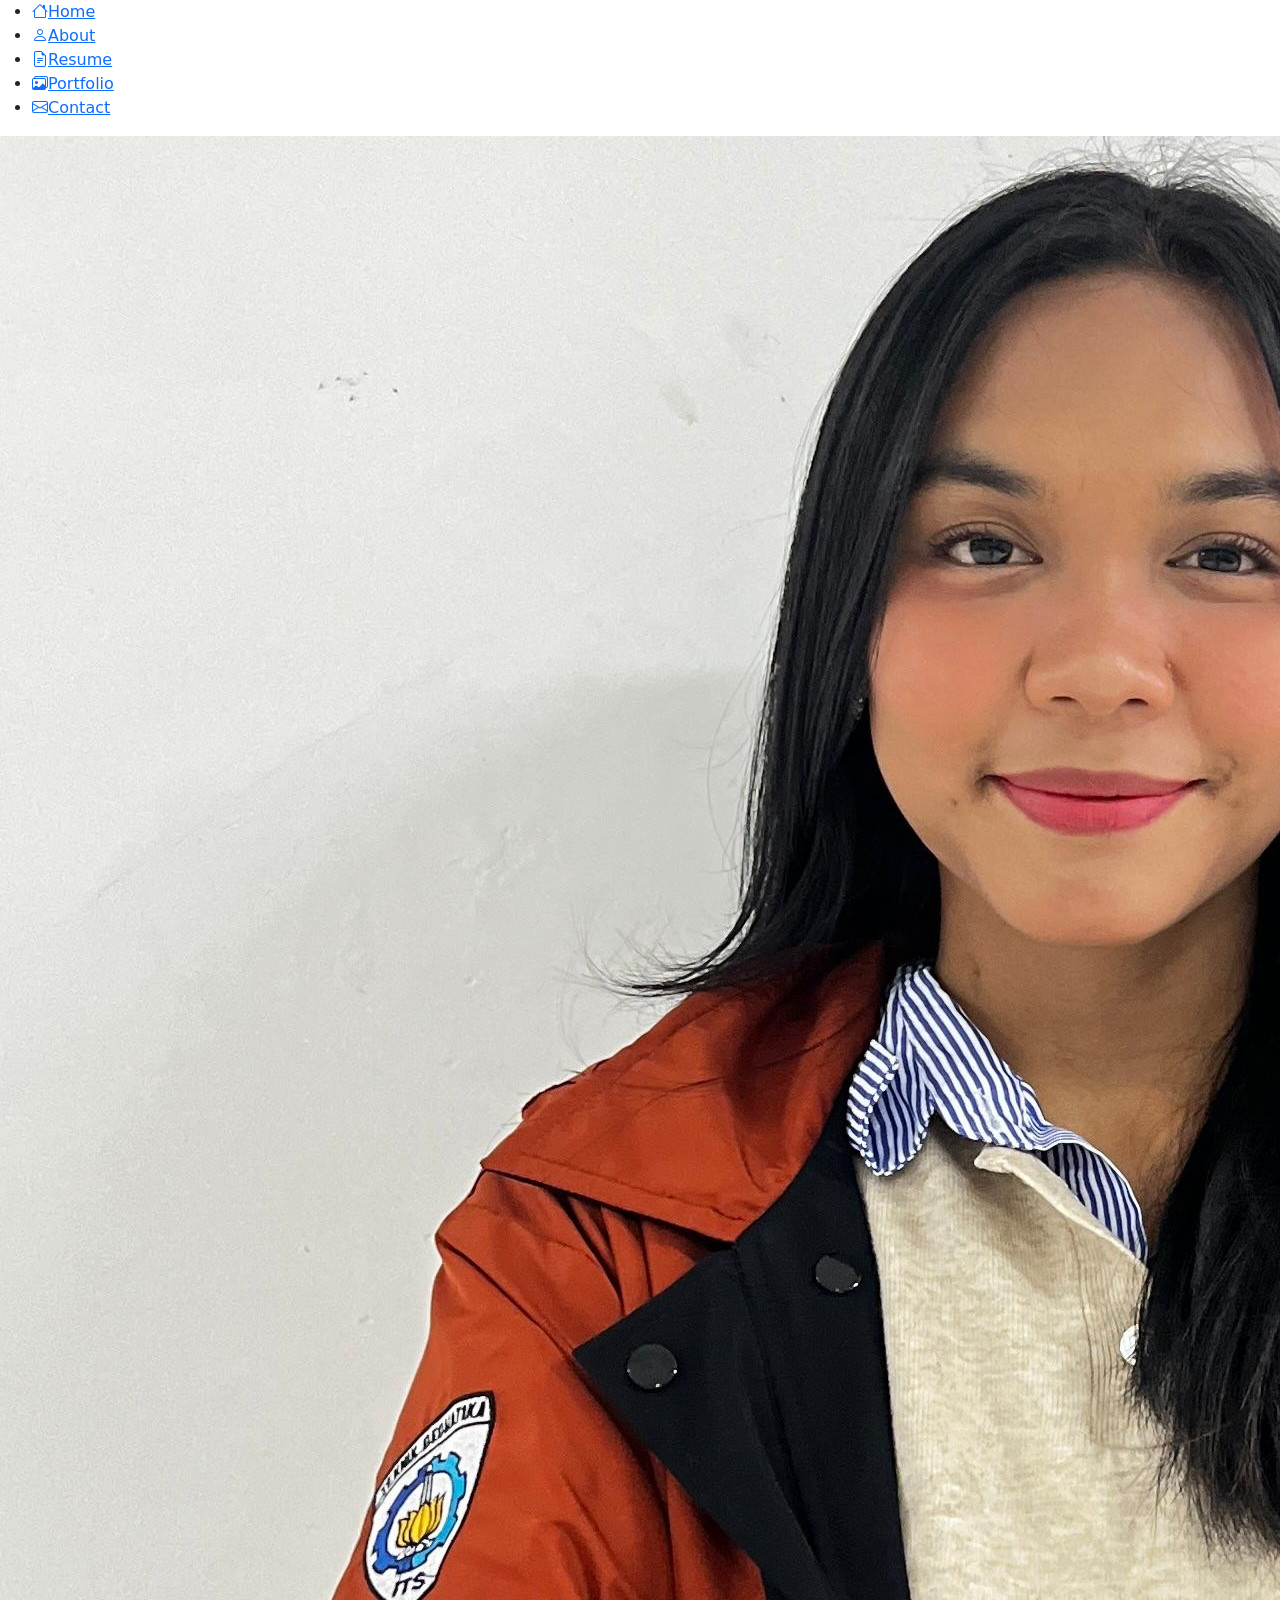
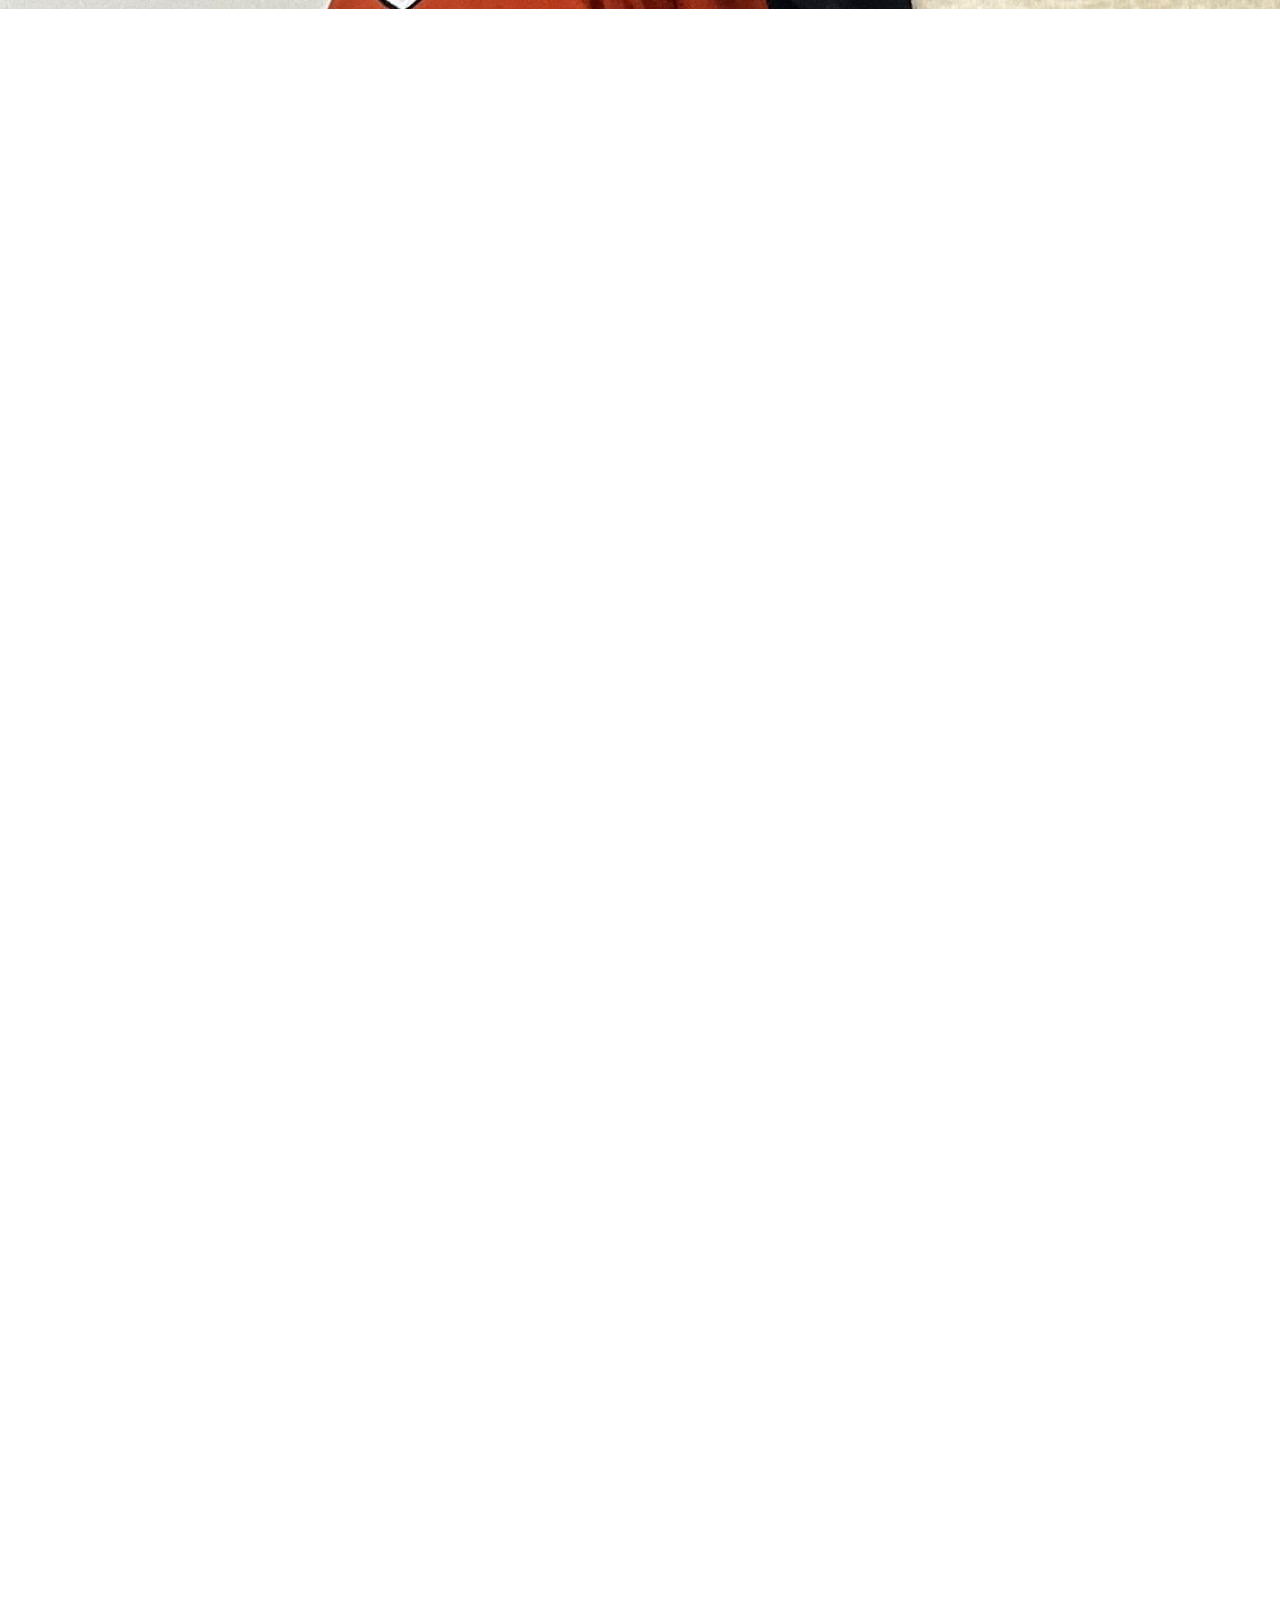
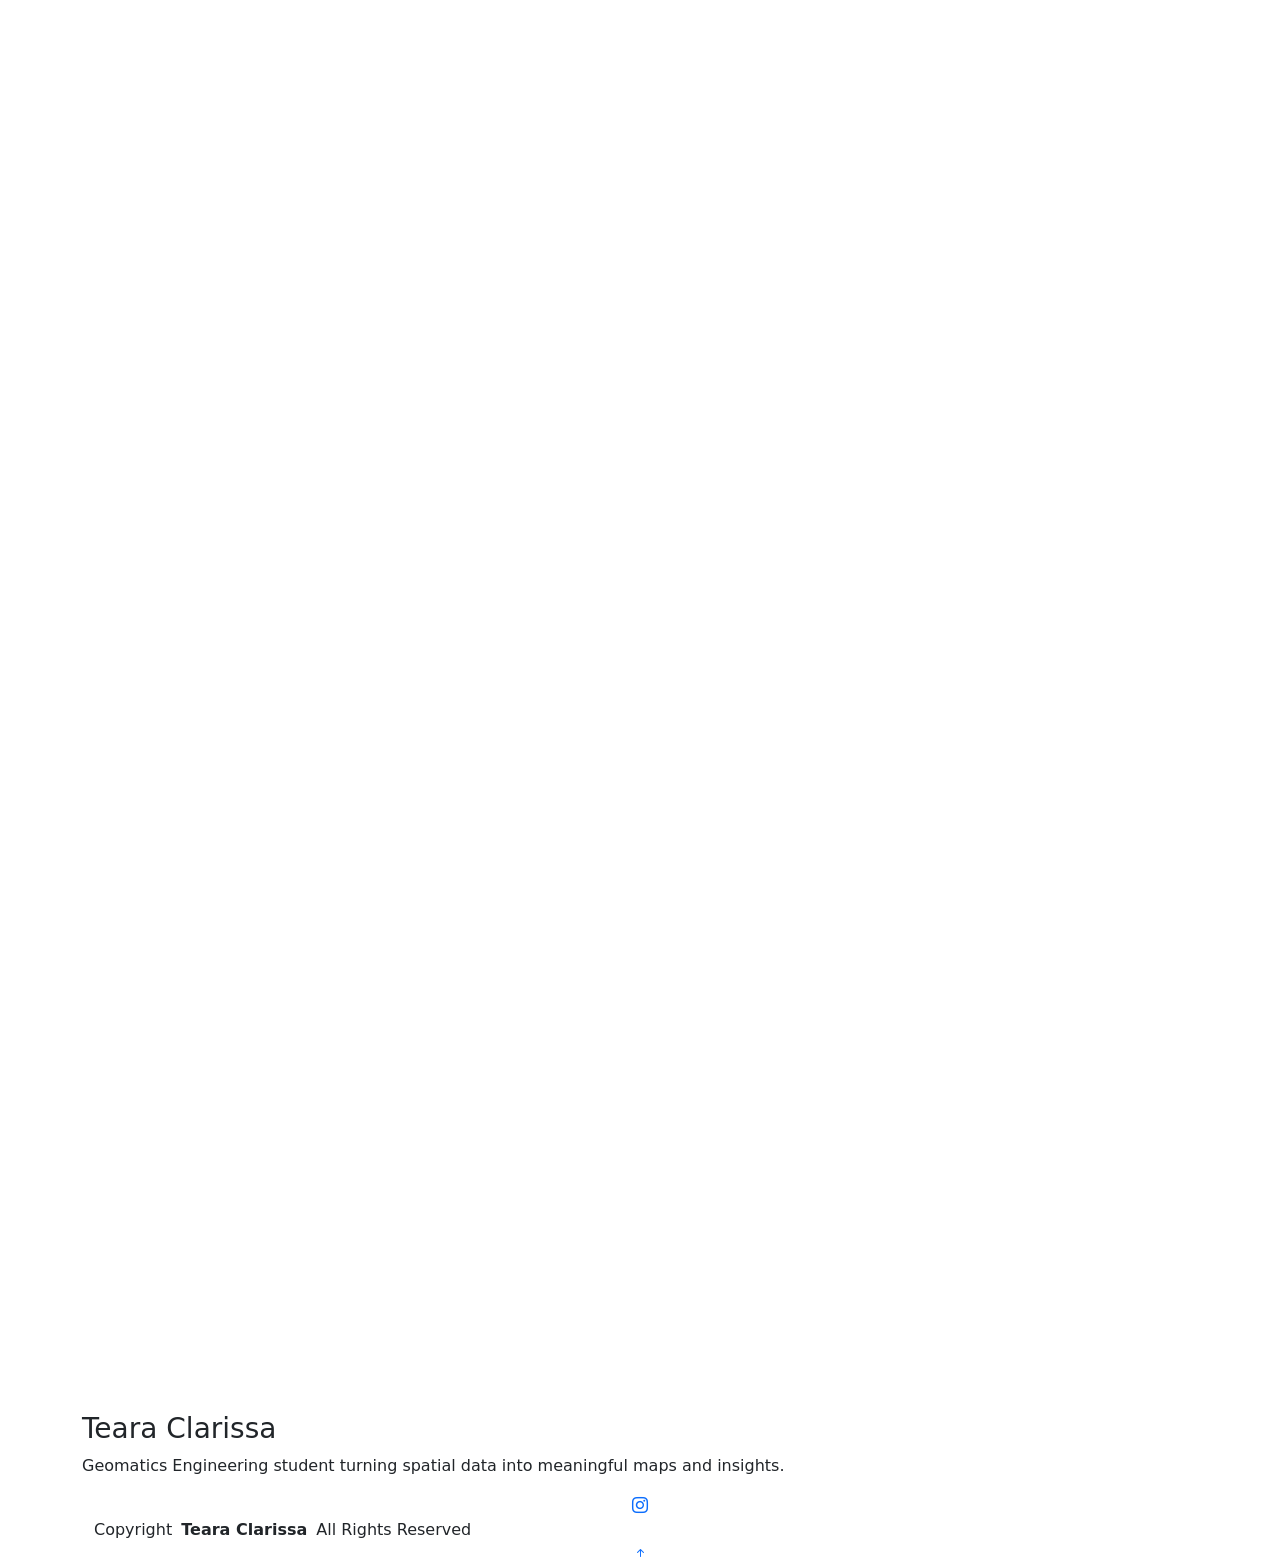
==== MyResume/index.html @ bece89be "first" ====
<!DOCTYPE html>
<html lang="en">

<head>
  <meta charset="utf-8">
  <meta content="width=device-width, initial-scale=1.0" name="viewport">
  <title>Portofolio Teara Clarissa</title>
  <meta content="Website Portofolio" name="description">
  <meta content="Portofolio" name="keywords">

  <!-- Favicons -->
  <link href="assets/img/favicon.png" rel="icon">
  <link href="assets/img/apple-touch-icon.png" rel="apple-touch-icon">

  <!-- Fonts -->
  <link href="https://fonts.googleapis.com" rel="preconnect">
  <link href="https://fonts.gstatic.com" rel="preconnect" crossorigin>
  <link href="https://fonts.googleapis.com/css2?family=Roboto:ital,wght@0,100;0,300;0,400;0,500;0,700;0,900;1,100;1,300;1,400;1,500;1,700;1,900&family=Poppins:ital,wght@0,100;0,200;0,300;0,400;0,500;0,600;0,700;0,800;0,900;1,100;1,200;1,300;1,400;1,500;1,600;1,700;1,800;1,900&family=Raleway:ital,wght@0,100;0,200;0,300;0,400;0,500;0,600;0,700;0,800;0,900;1,100;1,200;1,300;1,400;1,500;1,600;1,700;1,800;1,900&display=swap" rel="stylesheet">

  <!-- Vendor CSS Files -->
  <link href="assets/vendor/bootstrap/css/bootstrap.min.css" rel="stylesheet">
  <link href="assets/vendor/bootstrap-icons/bootstrap-icons.css" rel="stylesheet">
  <link href="assets/vendor/aos/aos.css" rel="stylesheet">
  <link href="assets/vendor/glightbox/css/glightbox.min.css" rel="stylesheet">
  <link href="assets/vendor/swiper/swiper-bundle.min.css" rel="stylesheet">

  <!-- Main CSS File -->
  <link href="assets/css/main.css" rel="stylesheet">

  <!-- =======================================================
  * Template Name: MyResume
  * Template URL: https://bootstrapmade.com/free-html-bootstrap-template-my-resume/
  * Updated: Jun 29 2024 with Bootstrap v5.3.3
  * Author: BootstrapMade.com
  * License: https://bootstrapmade.com/license/
  ======================================================== -->
</head>

<body class="index-page">

  <header id="header" class="header d-flex flex-column justify-content-center">

    <i class="header-toggle d-xl-none bi bi-list"></i>

    <nav id="navmenu" class="navmenu">
      <ul>
        <li><a href="#hero" class="active"><i class="bi bi-house navicon"></i><span>Home</span></a></li>
        <li><a href="#about"><i class="bi bi-person navicon"></i><span>About</span></a></li>
        <li><a href="#resume"><i class="bi bi-file-earmark-text navicon"></i><span>Resume</span></a></li>
        <li><a href="#portfolio"><i class="bi bi-images navicon"></i><span>Portfolio</span></a></li>
        <li><a href="#contact"><i class="bi bi-envelope navicon"></i><span>Contact</span></a></li>
      </ul>
    </nav>

  </header>

  <main class="main">

    <!-- Hero Section -->
    <section id="hero" class="hero section light-background">

      <img src="assets/img/Teara foto/teara jahim.jpeg" alt="Teara Clarissa">

      <div class="container" data-aos="zoom-out">
        <div class="row justify-content-center">
          <div class="col-lg-9">
            <h2>Teara Clarissa Putri Nanggara</h2>
            <p>I'm <span class="typed" data-typed-items=" A Student, A Engineer ">Student</span><span class="typed-cursor typed-cursor--blink" aria-hidden="true"></span></p>
            <div class="social-links">
              <a href="https://www.instagram.com/teara.clarissa/" target="_blank" rel="noopener noreferrer"><i class="bi bi-instagram"></i></a>
            </div>
          </div>
        </div>
      </div>

    </section><!-- /Hero Section -->

    <!-- About Section -->
    <section id="about" class="about section">

      <!-- Section Title -->
      <div class="container section-title" data-aos="fade-up">
        <h2>About</h2>
        <p>Geomatics Engineering student (Class of 2023) with hands-on experience in field work, data processing, and geospatial analysis. I enjoy turning real-world observations into useful and meaningful results.</p>
      </div><!-- End Section Title -->

      <div class="container" data-aos="fade-up" data-aos-delay="100">

        <div class="row gy-4 justify-content-center">
          <div class="col-lg-4">
            <img src="assets/img/Teara foto/WhatsApp Image 2026-10-03 at 7.03.35 PM.jpeg" class="img-fluid" alt="Teara Clarissa">
          </div>
          <div class="col-lg-8 content">
            <h2>Geomatics Engineering student.</h2>
            <p class="fst-italic py-3">
              Undergraduate Geomatics Engineering student at Institut Teknologi Sepuluh Nopember, passionate about turning spatial data into useful maps and insights.
            </p>
            <div class="row">
              <div class="col-lg-6">
                <ul>
                  <li><i class="bi bi-chevron-right"></i> <strong>Birthday:</strong> <span>18 July 2005</span></li>
                  <li><i class="bi bi-chevron-right"></i> <strong>Class Of:</strong> <span>2023</span></li>
                  <li><i class="bi bi-chevron-right"></i> <strong>Phone:</strong> <span>+62 878 7305 9426</span></li>
                  <li><i class="bi bi-chevron-right"></i> <strong>City:</strong> <span>Surabaya, Indonesia</span></li>
                </ul>
              </div>
              <div class="col-lg-6">
                <ul>
                  <li><i class="bi bi-chevron-right"></i> <strong>Age:</strong> <span>21</span></li>
                  <li><i class="bi bi-chevron-right"></i> <strong>Degree:</strong> <span>Bachelor</span></li>
                  <li><i class="bi bi-chevron-right"></i> <strong>Email:</strong> <span>tearaclarissa@gmail.com</span></li>
                  <li><i class="bi bi-chevron-right"></i> <strong>Freelance:</strong> <span>Available</span></li>
                </ul>
              </div>
            </div>
            <p class="py-3">
              My experience includes field-based data collection, mapping work, and analytical tasks related to geospatial projects. Beyond academics, I serve as an assistant in the Internal Affairs Department of BEM FT-SPK, where I practice teamwork, coordination, and organization.
            </p>
          </div>
        </div>

      </div>

    </section><!-- /About Section -->

    <!-- Resume Section -->
    <section id="resume" class="resume section">

      <!-- Section Title -->
      <div class="container section-title" data-aos="fade-up">
        <h2>Resume</h2>
        <p>An enthusiastic undergraduate student in Geomatics Engineering who is determined to achieve success. I have a particular interest 
in committing to continuous learning and growth. Additionally, I possess strong communication skills, 
solid analytical abilities, and the flexibility to adapt to dynamic environments. I believe that my hard work, perseverance, and creativity 
will help me achieve my future academic and professional goals.</p>

      </div><!-- End Section Title -->

      <div class="container">

        <div class="row">

          <div class="col-lg-6" data-aos="fade-up" data-aos-delay="100">
            <h3 class="resume-title">Education</h3>
            <div class="resume-item">
              <h4>Geomatics Engineering</h4>
              <h5>2023 - present</h5>Sepuluh Nopember Institute of Technology, Surabaya, Indonesia</em></p>
              <p>Focusing on geodesy, mapping, remote sensing, and geospatial information analysis.</p>
            </div><!-- Edn Resume Item -->

          </div>

          <div class="col-lg-6" data-aos="fade-up" data-aos-delay="200">
            <h3 class="resume-title">Professional Experience</h3>
            <div class="resume-item">
              <h4>Internship</h4>
              <h5>Jul - Aug 2026</h5>
              <p><em>PT Kaltim Prima Coal, East Kalimantan</em></p>
              <ul>
                <li>Executed GNSS-based stakeout surveys to precisely position design points in the field</li>
                <li>Set out DCP points using the RTK method, delivering centimeter-level positional accuracy</li>
                <li>Calculated coal stockpile volumes using Agisoft Metashape, turning drone imagery into reliable inventory data</li>
              </ul>
            </div><!-- Edn Resume Item -->

            <div class="resume-item">
              <h4>Internship</h4>
              <h5>Jan - Feb 2026</h5>
              <p><em>PT Alur Pelayaran Barat Surabaya, Surabaya </em></p>
              <ul>
                <li>Conducted hydrographic survey at Tanjung Perak Port</li>
                <li>Participated in a container search survey for the vessel Pacific 88</li>
                <li>Processed survey data using Sonarwiz 7</li>
                <li>Performed bridge levelling survey and heavy equipment inspection</li>
              </ul>
            </div><!-- Edn Resume Item -->

          </div>

        </div>

      </div>

    </section><!-- /Resume Section -->

    <!-- Portfolio Section -->
    <section id="portfolio" class="portfolio section">

      <!-- Section Title -->
      <div class="container section-title" data-aos="fade-up">
        <h2>Portfolio</h2>
        <p>A selection of my fieldwork, mapping, and geospatial project experiences.</p>
      </div><!-- End Section Title -->

      <div class="container">

        <div class="isotope-layout" data-default-filter="*" data-layout="masonry" data-sort="original-order">

          <ul class="portfolio-filters isotope-filters" data-aos="fade-up" data-aos-delay="100">
            <li data-filter="*" class="filter-active">All</li>
            <li data-filter=".filter-survey">Survey</li>
            <li data-filter=".filter-map">Product</li>
          </ul><!-- End Portfolio Filters -->

          <div class="row gy-4 isotope-container" data-aos="fade-up" data-aos-delay="200">

            <div class="col-lg-4 col-md-6 portfolio-item isotope-item filter-survey">
              <img src="assets/img/portfolio/DCP.jpeg" class="img-fluid" alt="">
              <div class="portfolio-info">
                <h4>Project</h4>
                <p>Stakeout and control point survey</p>
                <a href="assets/img/portfolio/DCP.jpeg" title="Project" data-gallery="portfolio-gallery-app" class="glightbox preview-link"><i class="bi bi-zoom-in"></i></a>
              </div>
            </div><!-- End Portfolio Item -->

            <div class="col-lg-4 col-md-6 portfolio-item isotope-item filter-map">
              <img src="assets/img/portfolio/DENSITY.png" class="img-fluid" alt="">
              <div class="portfolio-info">
                <h4>Project</h4>
                <p>Density and mapping output</p>
                <a href="assets/img/portfolio/DENSITY.png" title="Project" data-gallery="portfolio-gallery-product" class="glightbox preview-link"><i class="bi bi-zoom-in"></i></a>
              </div>
            </div><!-- End Portfolio Item -->

            <div class="col-lg-4 col-md-6 portfolio-item isotope-item filter-map">
              <img src="assets/img/portfolio/Interpolasi Data Curah Hujan.png" class="img-fluid" alt="">
              <div class="portfolio-info">
                <h4>Project</h4>
                <p>Rainfall data interpolation map</p>
                <a href="assets/img/portfolio/Interpolasi Data Curah Hujan.png" title="Project" data-gallery="portfolio-gallery-app" class="glightbox preview-link"><i class="bi bi-zoom-in"></i></a>
              </div>
            </div><!-- End Portfolio Item -->

            <div class="col-lg-4 col-md-6 portfolio-item isotope-item filter-map">
              <img src="assets/img/portfolio/Digitasi tutupan lahan aerial.png" class="img-fluid" alt="">
              <div class="portfolio-info">
                <h4>Project</h4>
                <p>Aerial land-cover digitization</p>
                <a href="assets/img/portfolio/Digitasi tutupan lahan aerial.png" title="Project" data-gallery="portfolio-gallery-app" class="glightbox preview-link"><i class="bi bi-zoom-in"></i></a>
              </div>
            </div><!-- End Portfolio Item -->

            <div class="col-lg-4 col-md-6 portfolio-item isotope-item filter-survey">
              <img src="assets/img/portfolio/kemker.jpeg" class="img-fluid" alt="">
              <div class="portfolio-info">
                <h4>Project</h4>
                <p>Terrain and spatial interpretation</p>
                <a href="assets/img/portfolio/kemker.jpeg" title="Project" data-gallery="portfolio-gallery-branding" class="glightbox preview-link"><i class="bi bi-zoom-in"></i></a>
              </div>
            </div><!-- End Portfolio Item -->

            <div class="col-lg-4 col-md-6 portfolio-item isotope-item filter-map">
              <img src="assets/img/portfolio/Perhitungan Volume Stockpile.png" class="img-fluid" alt="">
              <div class="portfolio-info">
                <h4>Project</h4>
                <p>Stockpile volume calculation</p>
                <a href="assets/img/portfolio/Perhitungan Volume Stockpile.png" title="Project" data-gallery="portfolio-gallery-app" class="glightbox preview-link"><i class="bi bi-zoom-in"></i></a>
              </div>
            </div><!-- End Portfolio Item -->

            <div class="col-lg-4 col-md-6 portfolio-item isotope-item filter-map">
              <img src="assets/img/portfolio/PPT VECTRA EXPO_Kelompok 23.png" class="img-fluid" alt="">
              <div class="portfolio-info">
                <h4>Project</h4>
                <p>Expo presentation visual</p>
                <a href="assets/img/portfolio/PPT VECTRA EXPO_Kelompok 23.png" title="Project" data-gallery="portfolio-gallery-product" class="glightbox preview-link"><i class="bi bi-zoom-in"></i></a>
              </div>
            </div><!-- End Portfolio Item -->

            <div class="col-lg-4 col-md-6 portfolio-item isotope-item filter-survey">
              <img src="assets/img/portfolio/StackOut.jpeg" class="img-fluid" alt="">
              <div class="portfolio-info">
                <h4>Project</h4>
                <p>Stakeout documentation</p>
                <a href="assets/img/portfolio/StackOut.jpeg" title="Project" data-gallery="portfolio-gallery-branding" class="glightbox preview-link"><i class="bi bi-zoom-in"></i></a>
              </div>
            </div><!-- End Portfolio Item -->

            <div class="col-lg-4 col-md-6 portfolio-item isotope-item filter-survey">
              <img src="assets/img/portfolio/teara monitoring.jpeg" class="img-fluid" alt="">
              <div class="portfolio-info">
                <h4>Project</h4>
                <p>Monitoring and field observation</p>
                <a href="assets/img/portfolio/teara monitoring.jpeg" title="Project" data-gallery="portfolio-gallery-app" class="glightbox preview-link"><i class="bi bi-zoom-in"></i></a>
              </div>
            </div><!-- End Portfolio Item -->

            <div class="col-lg-4 col-md-6 portfolio-item isotope-item filter-survey">
              <img src="assets/img/portfolio/TEARA.jpeg" class="img-fluid" alt="">
              <div class="portfolio-info">
                <h4>Project</h4>
                <p>Personal project documentation</p>
                <a href="assets/img/portfolio/TEARA.jpeg" title="Project" data-gallery="portfolio-gallery-product" class="glightbox preview-link"><i class="bi bi-zoom-in"></i></a>
              </div>
            </div><!-- End Portfolio Item -->

            <div class="col-lg-4 col-md-6 portfolio-item isotope-item filter-map">
              <img src="assets/img/portfolio/WebGIS Sirubi.png" class="img-fluid" alt="">
              <div class="portfolio-info">
                <h4>Project</h4>
                <p>WebGIS dashboard concept</p>
                <a href="assets/img/portfolio/WebGIS Sirubi.png" title="Project" data-gallery="portfolio-gallery-branding" class="glightbox preview-link"><i class="bi bi-zoom-in"></i></a>
              </div>
            </div><!-- End Portfolio Item -->

          </div><!-- End Portfolio Container -->

        </div>

      </div>

    </section><!-- /Portfolio Section -->

    <!-- Contact Section -->
    <section id="contact" class="contact section">

      <!-- Section Title -->
      <div class="container section-title" data-aos="fade-up">
        <h2>Contact</h2>
        <p>I'm open to internship, project, and freelance opportunities in surveying, GIS, and geospatial mapping. Let's get in touch!</p>
      </div><!-- End Section Title -->

      <div class="container" data-aos="fade" data-aos-delay="100">

        <div class="row gy-4">

          <div class="col-lg-4">
            <div class="info-item d-flex" data-aos="fade-up" data-aos-delay="200">
              <i class="bi bi-geo-alt flex-shrink-0"></i>
              <div>
                <h3>Address</h3>
                <p>Sepuluh Nopember Institute of Technology, Surabaya, Indonesia</p>
              </div>
            </div><!-- End Info Item -->

            <div class="info-item d-flex" data-aos="fade-up" data-aos-delay="300">
              <i class="bi bi-telephone flex-shrink-0"></i>
              <div>
                <h3>Call Us</h3>
                <p>+62 878 7305 9426</p>
              </div>
            </div><!-- End Info Item -->

            <div class="info-item d-flex" data-aos="fade-up" data-aos-delay="400">
              <i class="bi bi-envelope flex-shrink-0"></i>
              <div>
                <h3>Email Us</h3>
                <p>tearaclarissa@gmail.com</p>
              </div>
            </div><!-- End Info Item -->

          </div>

          <div class="col-lg-8">
            <form action="forms/contact.php" method="post" class="php-email-form" data-aos="fade-up" data-aos-delay="200">
              <div class="row gy-4">

                <div class="col-md-6">
                  <input type="text" name="name" class="form-control" placeholder="Your Name" required="">
                </div>

                <div class="col-md-6 ">
                  <input type="email" class="form-control" name="email" placeholder="Your Email" required="">
                </div>

                <div class="col-md-12">
                  <input type="text" class="form-control" name="subject" placeholder="Subject" required="">
                </div>

                <div class="col-md-12">
                  <textarea class="form-control" name="message" rows="6" placeholder="Message" required=""></textarea>
                </div>

                <div class="col-md-12 text-center">
                  <div class="loading">Loading</div>
                  <div class="error-message"></div>
                  <div class="sent-message">Your message has been sent. Thank you!</div>

                  <button type="submit">Send Message</button>
                </div>

              </div>
            </form>
          </div><!-- End Contact Form -->

        </div>

      </div>

    </section><!-- /Contact Section -->

  </main>

  <footer id="footer" class="footer position-relative light-background">
    <div class="container">
      <h3 class="sitename">Teara Clarissa</h3>
      <p>Geomatics Engineering student turning spatial data into meaningful maps and insights.</p>
      <div class="social-links d-flex justify-content-center">
        <a href="https://www.instagram.com/teara.clarissa/" target="_blank" rel="noopener noreferrer"><i class="bi bi-instagram"></i></a>
      </div>
      <div class="container">
        <div class="copyright">
          <span>Copyright</span> <strong class="px-1 sitename">Teara Clarissa</strong> <span>All Rights Reserved</span>
        </div>
        <div class="credits">

  <!-- Scroll Top -->
  <a href="#" id="scroll-top" class="scroll-top d-flex align-items-center justify-content-center"><i class="bi bi-arrow-up-short"></i></a>

  <!-- Preloader -->
  <div id="preloader"></div>

  <!-- Vendor JS Files -->
  <script src="assets/vendor/bootstrap/js/bootstrap.bundle.min.js"></script>
  <script src="assets/vendor/php-email-form/validate.js"></script>
  <script src="assets/vendor/aos/aos.js"></script>
  <script src="assets/vendor/typed.js/typed.umd.js"></script>
  <script src="assets/vendor/purecounter/purecounter_vanilla.js"></script>
  <script src="assets/vendor/waypoints/noframework.waypoints.js"></script>
  <script src="assets/vendor/glightbox/js/glightbox.min.js"></script>
  <script src="assets/vendor/imagesloaded/imagesloaded.pkgd.min.js"></script>
  <script src="assets/vendor/isotope-layout/isotope.pkgd.min.js"></script>
  <script src="assets/vendor/swiper/swiper-bundle.min.js"></script>

  <!-- Main JS File -->
  <script src="assets/js/main.js"></script>

</body>

</html>
---- MyResume/assets/css/main.css ----
/**
* Template Name: MyResume
* Template URL: https://bootstrapmade.com/free-html-bootstrap-template-my-resume/
* Updated: Jun 29 2024 with Bootstrap v5.3.3
* Author: BootstrapMade.com
* License: https://bootstrapmade.com/license/
*/

/*--------------------------------------------------------------
# Font & Color Variables
# Help: https://bootstrapmade.com/color-system/
--------------------------------------------------------------*/
/* Fonts */
:root {
  --default-font: "Roboto",  system-ui, -apple-system, "Segoe UI", Roboto, "Helvetica Neue", Arial, "Noto Sans", "Liberation Sans", sans-serif, "Apple Color Emoji", "Segoe UI Emoji", "Segoe UI Symbol", "Noto Color Emoji";
  --heading-font: "Raleway",  sans-serif;
  --nav-font: "Poppins",  sans-serif;
}

/* Global Colors - The following color variables are used throughout the website. Updating them here will change the color scheme of the entire website */
:root { 
  --background-color: #ffffff; /* Background color for the entire website, including individual sections */
  --default-color: #272829; /* Default color used for the majority of the text content across the entire website */
  --heading-color: #45505b; /* Color for headings, subheadings and title throughout the website */
  --accent-color: #0563bb; /* Accent color that represents your brand on the website. It's used for buttons, links, and other elements that need to stand out */
  --surface-color: #ffffff; /* The surface color is used as a background of boxed elements within sections, such as cards, icon boxes, or other elements that require a visual separation from the global background. */
  --contrast-color: #ffffff; /* Contrast color for text, ensuring readability against backgrounds of accent, heading, or default colors. */
}

/* Nav Menu Colors - The following color variables are used specifically for the navigation menu. They are separate from the global colors to allow for more customization options */
:root {
  --nav-color: #45505b;  /* The default color of the main navmenu links */
  --nav-hover-color: #0563bb; /* Applied to main navmenu links when they are hovered over or active */
  --nav-mobile-background-color: #ffffff; /* Used as the background color for mobile navigation menu */
  --nav-dropdown-background-color: #ffffff; /* Used as the background color for dropdown items that appear when hovering over primary navigation items */
  --nav-dropdown-color: #212529; /* Used for navigation links of the dropdown items in the navigation menu. */
  --nav-dropdown-hover-color: #0563bb; /* Similar to --nav-hover-color, this color is applied to dropdown navigation links when they are hovered over. */
}

/* Color Presets - These classes override global colors when applied to any section or element, providing reuse of the sam color scheme. */

.light-background {
  --background-color: #f9f9f9;
  --surface-color: #ffffff;
}

.dark-background {
  --background-color: #060606;
  --default-color: #ffffff;
  --heading-color: #ffffff;
  --surface-color: #252525;
  --contrast-color: #ffffff;
}

/* Smooth scroll */
:root {
  scroll-behavior: smooth;
}

/*--------------------------------------------------------------
# General Styling & Shared Classes
--------------------------------------------------------------*/
body {
  color: var(--default-color);
  background-color: var(--background-color);
  font-family: var(--default-font);
}

a {
  color: var(--accent-color);
  text-decoration: none;
  transition: 0.3s;
}

a:hover {
  color: color-mix(in srgb, var(--accent-color), transparent 25%);
  text-decoration: none;
}

h1,
h2,
h3,
h4,
h5,
h6 {
  color: var(--heading-color);
  font-family: var(--heading-font);
}

/* PHP Email Form Messages
------------------------------*/
.php-email-form .error-message {
  display: none;
  background: #df1529;
  color: #ffffff;
  text-align: left;
  padding: 15px;
  margin-bottom: 24px;
  font-weight: 600;
}

.php-email-form .sent-message {
  display: none;
  color: #ffffff;
  background: #059652;
  text-align: center;
  padding: 15px;
  margin-bottom: 24px;
  font-weight: 600;
}

.php-email-form .loading {
  display: none;
  background: var(--surface-color);
  text-align: center;
  padding: 15px;
  margin-bottom: 24px;
}

.php-email-form .loading:before {
  content: "";
  display: inline-block;
  border-radius: 50%;
  width: 24px;
  height: 24px;
  margin: 0 10px -6px 0;
  border: 3px solid var(--accent-color);
  border-top-color: var(--surface-color);
  animation: php-email-form-loading 1s linear infinite;
}

@keyframes php-email-form-loading {
  0% {
    transform: rotate(0deg);
  }

  100% {
    transform: rotate(360deg);
  }
}

/*--------------------------------------------------------------
# Global Header
--------------------------------------------------------------*/
.header {
  color: var(--default-color);
  position: fixed;
  top: 0;
  left: 0;
  bottom: 0;
  padding: 0 15px;
  transition: all ease-in-out 0.3s;
  overflow-y: auto;
  z-index: 997;
  min-width: 200px;
}

@media (max-width: 1199px) {
  .header {
    background-color: var(--background-color);
    border-right: 1px solid color-mix(in srgb, var(--default-color), transparent 90%);
    width: 300px;
    left: -100%;
  }
}

@media (min-width: 1200px) and (max-width: 1600px) {
  .header~main {
    margin-left: 160px;
  }

  .header~main .hero {
    margin-left: -160px;
    width: 100vw;
  }
}

.header.header-show {
  left: 0;
}

.header .header-toggle {
  color: var(--contrast-color);
  background-color: var(--accent-color);
  font-size: 22px;
  display: flex;
  align-items: center;
  justify-content: center;
  width: 40px;
  height: 40px;
  border-radius: 50%;
  cursor: pointer;
  position: fixed;
  top: 15px;
  right: 15px;
  z-index: 9999;
  transition: background-color 0.3s;
}

.header .header-toggle:hover {
  color: var(--contrast-color);
  background-color: color-mix(in srgb, var(--accent-color) 90%, white 15%);
}

/*--------------------------------------------------------------
# Navigation Menu
--------------------------------------------------------------*/
.navmenu {
  padding: 0;
  z-index: 9997;
}

.navmenu ul {
  list-style: none;
  padding: 0 0 20px 0;
  margin: 0;
  width: 140px;
}

.navmenu a,
.navmenu a:focus {
  color: var(--nav-color);
  font-family: var(--nav-font);
  display: flex;
  align-items: center;
  padding: 10px 18px;
  margin-bottom: 8px;
  font-size: 15px;
  border-radius: 50px;
  background: color-mix(in srgb, var(--default-color), transparent 92%);
  height: 56px;
  width: 100%;
  overflow: hidden;
  transition: 0.3s;
}

.navmenu a i,
.navmenu a:focus i {
  font-size: 20px;
}

.navmenu a span,
.navmenu a:focus span {
  padding: 0 5px 0 7px;
}

@media (min-width: 992px) {

  .navmenu a,
  .navmenu a:focus {
    max-width: 56px;
  }

  .navmenu a span,
  .navmenu a:focus span {
    display: none;
  }
}

.navmenu a:hover,
.navmenu .active,
.navmenu .active:focus,
.navmenu li:hover>a {
  color: var(--contrast-color);
  background: var(--nav-hover-color);
}

.navmenu a:hover,
.navmenu li:hover>a {
  max-width: 100%;
  color: var(--contrast-color);
}

.navmenu a:hover span,
.navmenu li:hover>a span {
  display: block;
}

/*--------------------------------------------------------------
# Global Footer
--------------------------------------------------------------*/
.footer {
  color: var(--default-color);
  background-color: var(--background-color);
  font-size: 14px;
  text-align: center;
  padding: 30px 0;
  position: relative;
}

.footer h3 {
  font-size: 36px;
  font-weight: 700;
  position: relative;
  padding: 0;
  margin: 0 0 15px 0;
}

.footer p {
  font-size: 15;
  font-style: italic;
  padding: 0;
  margin: 0 0 30px 0;
}

.footer .social-links {
  margin: 0 0 30px 0;
}

.footer .social-links a {
  font-size: 16px;
  display: flex;
  align-items: center;
  justify-content: center;
  background: var(--accent-color);
  color: var(--contrast-color);
  line-height: 1;
  margin: 0 4px;
  border-radius: 50%;
  text-align: center;
  width: 36px;
  height: 36px;
  transition: 0.3s;
}

.footer .social-links a:hover {
  background: color-mix(in srgb, var(--accent-color), transparent 20%);
  text-decoration: none;
}

.footer .copyright {
  padding-top: 25px;
  border-top: 1px solid color-mix(in srgb, var(--default-color), transparent 90%);
}

.footer .credits {
  font-size: 13px;
  padding-top: 5px;
}

/*--------------------------------------------------------------
# Preloader
--------------------------------------------------------------*/
#preloader {
  position: fixed;
  inset: 0;
  z-index: 999999;
  overflow: hidden;
  background: var(--background-color);
  transition: all 0.6s ease-out;
}

#preloader:before {
  content: "";
  position: fixed;
  top: calc(50% - 30px);
  left: calc(50% - 30px);
  border: 6px solid #ffffff;
  border-color: var(--accent-color) transparent var(--accent-color) transparent;
  border-radius: 50%;
  width: 60px;
  height: 60px;
  animation: animate-preloader 1.5s linear infinite;
}

@keyframes animate-preloader {
  0% {
    transform: rotate(0deg);
  }

  100% {
    transform: rotate(360deg);
  }
}

/*--------------------------------------------------------------
# Scroll Top Button
--------------------------------------------------------------*/
.scroll-top {
  position: fixed;
  visibility: hidden;
  opacity: 0;
  right: 15px;
  bottom: -15px;
  z-index: 99999;
  background-color: var(--accent-color);
  width: 44px;
  height: 44px;
  border-radius: 50px;
  transition: all 0.4s;
}

.scroll-top i {
  font-size: 24px;
  color: var(--contrast-color);
  line-height: 0;
}

.scroll-top:hover {
  background-color: color-mix(in srgb, var(--accent-color), transparent 20%);
  color: var(--contrast-color);
}

.scroll-top.active {
  visibility: visible;
  opacity: 1;
  bottom: 15px;
}

/*--------------------------------------------------------------
# Disable aos animation delay on mobile devices
--------------------------------------------------------------*/
@media screen and (max-width: 768px) {
  [data-aos-delay] {
    transition-delay: 0 !important;
  }
}

/*--------------------------------------------------------------
# Global Page Titles & Breadcrumbs
--------------------------------------------------------------*/
.page-title {
  --background-color: color-mix(in srgb, var(--default-color), transparent 96%);
  color: var(--default-color);
  background-color: var(--background-color);
  padding: 20px 0;
  position: relative;
}

.page-title h1 {
  font-size: 28px;
  font-weight: 700;
  margin: 0;
}

.page-title .breadcrumbs ol {
  display: flex;
  flex-wrap: wrap;
  list-style: none;
  padding: 0 0 10px 0;
  margin: 0;
  font-size: 14px;
  font-weight: 400;
}

.page-title .breadcrumbs ol li+li {
  padding-left: 10px;
}

.page-title .breadcrumbs ol li+li::before {
  content: "/";
  display: inline-block;
  padding-right: 10px;
  color: color-mix(in srgb, var(--default-color), transparent 70%);
}

/*--------------------------------------------------------------
# Global Sections
--------------------------------------------------------------*/
section,
.section {
  color: var(--default-color);
  background-color: var(--background-color);
  padding: 60px 0;
  overflow: clip;
}

/*--------------------------------------------------------------
# Global Section Titles
--------------------------------------------------------------*/
.section-title {
  text-align: center;
  padding-bottom: 60px;
  position: relative;
}

.section-title h2 {
  font-size: 32px;
  font-weight: 700;
  margin-bottom: 20px;
  padding-bottom: 20px;
  position: relative;
}

.section-title h2:before {
  content: "";
  position: absolute;
  display: block;
  width: 160px;
  height: 1px;
  background: color-mix(in srgb, var(--default-color), transparent 60%);
  left: 0;
  right: 0;
  bottom: 1px;
  margin: auto;
}

.section-title h2::after {
  content: "";
  position: absolute;
  display: block;
  width: 60px;
  height: 3px;
  background: var(--accent-color);
  left: 0;
  right: 0;
  bottom: 0;
  margin: auto;
}

.section-title p {
  margin-bottom: 0;
}

/*--------------------------------------------------------------
# Hero Section
--------------------------------------------------------------*/
.hero {
  width: 100%;
  min-height: 100vh;
  position: relative;
  padding: 80px 0;
  display: flex;
  align-items: center;
  justify-content: center;
}

.hero img {
  position: absolute;
  inset: 0;
  display: block;
  width: 100%;
  height: 100%;
  object-fit: cover;
  z-index: 1;
}

.hero:before {
  content: "";
  background: color-mix(in srgb, var(--background-color), transparent 30%);
  position: absolute;
  inset: 0;
  z-index: 2;
}

.hero .container {
  position: relative;
  z-index: 3;
}

.hero h2 {
  margin: 0;
  font-size: 64px;
  font-weight: 700;
}

.hero p {
  margin: 5px 0 0 0;
  font-size: 26px;
}

.hero p span {
  letter-spacing: 1px;
  border-bottom: 2px solid var(--accent-color);
}

.hero .social-links {
  margin-top: 25px;
}

.hero .social-links a {
  font-size: 20px;
  display: inline-block;
  color: color-mix(in srgb, var(--default-color), transparent 30%);
  line-height: 1;
  margin-right: 20px;
  transition: 0.3s;
}

.hero .social-links a:hover {
  color: var(--accent-color);
}

@media (max-width: 768px) {
  .hero h2 {
    font-size: 32px;
  }

  .hero p {
    font-size: 20px;
  }
}

/*--------------------------------------------------------------
# About Section
--------------------------------------------------------------*/
.about .content h2 {
  font-weight: 700;
  font-size: 24px;
}

.about .content ul {
  list-style: none;
  padding: 0;
}

.about .content ul li {
  margin-bottom: 20px;
  display: flex;
  align-items: center;
}

.about .content ul strong {
  margin-right: 10px;
}

.about .content ul i {
  font-size: 16px;
  margin-right: 5px;
  color: var(--accent-color);
  line-height: 0;
}

/*--------------------------------------------------------------
# Stats Section
--------------------------------------------------------------*/
.stats i {
  background-color: var(--accent-color);
  color: var(--contrast-color);
  width: 54px;
  height: 54px;
  font-size: 24px;
  border-radius: 50px;
  display: inline-flex;
  align-items: center;
  justify-content: center;
  position: relative;
  z-index: 1;
}

.stats .stats-item {
  margin-top: 10px;
  width: 100%;
  position: relative;
  text-align: center;
  z-index: 0;
}

.stats .stats-item span {
  font-size: 36px;
  display: block;
  font-weight: 700;
  color: color-mix(in srgb, var(--default-color), transparent 20%);
}

.stats .stats-item p {
  padding: 0;
  margin: 0;
  color: color-mix(in srgb, var(--default-color), transparent 50%);
  font-size: 16px;
}

/*--------------------------------------------------------------
# Skills Section
--------------------------------------------------------------*/
.skills .progress {
  height: 60px;
  display: block;
  background: none;
  border-radius: 0;
}

.skills .progress .skill {
  color: var(--heading-color);
  padding: 0;
  margin: 0 0 6px 0;
  text-transform: uppercase;
  display: block;
  font-weight: 600;
  font-family: var(--heading-font);
}

.skills .progress .skill .val {
  float: right;
  font-style: normal;
}

.skills .progress-bar-wrap {
  background: color-mix(in srgb, var(--default-color), transparent 90%);
  height: 10px;
}

.skills .progress-bar {
  width: 1px;
  height: 10px;
  transition: 0.9s;
  background-color: var(--accent-color);
}

/*--------------------------------------------------------------
# Resume Section
--------------------------------------------------------------*/
.resume .resume-title {
  color: var(--heading-color);
  font-size: 26px;
  font-weight: 700;
  margin-top: 20px;
  margin-bottom: 20px;
}

.resume .resume-item {
  padding: 0 0 20px 20px;
  margin-top: -2px;
  border-left: 2px solid var(--accent-color);
  position: relative;
}

.resume .resume-item h4 {
  line-height: 18px;
  font-size: 18px;
  font-weight: 600;
  text-transform: uppercase;
  color: color-mix(in srgb, var(--default-color), transparent 20%);
  margin-bottom: 10px;
}

.resume .resume-item h5 {
  font-size: 16px;
  padding: 5px 15px;
  display: inline-block;
  font-weight: 600;
  margin-bottom: 10px;
}

.resume .resume-item ul {
  padding-left: 20px;
}

.resume .resume-item ul li {
  padding-bottom: 10px;
}

.resume .resume-item:last-child {
  padding-bottom: 0;
}

.resume .resume-item::before {
  content: "";
  position: absolute;
  width: 16px;
  height: 16px;
  border-radius: 50px;
  left: -9px;
  top: 0;
  background: var(--background-color);
  border: 2px solid var(--accent-color);
}

/*--------------------------------------------------------------
# Portfolio Section
--------------------------------------------------------------*/
.portfolio .portfolio-filters {
  padding: 0;
  margin: 0 auto 20px auto;
  list-style: none;
  text-align: center;
}

.portfolio .portfolio-filters li {
  cursor: pointer;
  display: inline-block;
  padding: 8px 20px 10px 20px;
  margin: 0;
  font-size: 15px;
  font-weight: 500;
  line-height: 1;
  margin-bottom: 5px;
  border-radius: 50px;
  transition: all 0.3s ease-in-out;
  font-family: var(--heading-font);
}

.portfolio .portfolio-filters li:hover,
.portfolio .portfolio-filters li.filter-active {
  color: var(--contrast-color);
  background-color: var(--accent-color);
}

.portfolio .portfolio-filters li:first-child {
  margin-left: 0;
}

.portfolio .portfolio-filters li:last-child {
  margin-right: 0;
}

@media (max-width: 575px) {
  .portfolio .portfolio-filters li {
    font-size: 14px;
    margin: 0 0 10px 0;
  }
}

.portfolio .portfolio-item {
  position: relative;
  overflow: hidden;
}

.portfolio .portfolio-item .portfolio-info {
  opacity: 0;
  position: absolute;
  left: 12px;
  right: 12px;
  bottom: -100%;
  z-index: 3;
  transition: all ease-in-out 0.5s;
  background: color-mix(in srgb, var(--background-color), transparent 10%);
  padding: 15px;
}

.portfolio .portfolio-item .portfolio-info h4 {
  font-size: 18px;
  font-weight: 600;
  padding-right: 50px;
}

.portfolio .portfolio-item .portfolio-info p {
  color: color-mix(in srgb, var(--default-color), transparent 30%);
  font-size: 14px;
  margin-bottom: 0;
  padding-right: 50px;
}

.portfolio .portfolio-item .portfolio-info .preview-link,
.portfolio .portfolio-item .portfolio-info .details-link {
  position: absolute;
  right: 50px;
  font-size: 24px;
  top: calc(50% - 14px);
  color: color-mix(in srgb, var(--default-color), transparent 30%);
  transition: 0.3s;
  line-height: 0;
}

.portfolio .portfolio-item .portfolio-info .preview-link:hover,
.portfolio .portfolio-item .portfolio-info .details-link:hover {
  color: var(--accent-color);
}

.portfolio .portfolio-item .portfolio-info .details-link {
  right: 14px;
  font-size: 28px;
}

.portfolio .portfolio-item:hover .portfolio-info {
  opacity: 1;
  bottom: 0;
}

/*--------------------------------------------------------------
# Services Section
--------------------------------------------------------------*/
.services .service-item {
  background-color: var(--surface-color);
  box-shadow: 0px 5px 90px 0px rgba(0, 0, 0, 0.1);
  height: 100%;
  padding: 60px 30px;
  text-align: center;
  transition: 0.3s;
  border-radius: 5px;
}

.services .service-item .icon {
  margin: 0 auto;
  width: 100px;
  height: 100px;
  display: flex;
  align-items: center;
  justify-content: center;
  transition: ease-in-out 0.3s;
  position: relative;
}

.services .service-item .icon i {
  font-size: 36px;
  transition: 0.5s;
  position: relative;
}

.services .service-item .icon svg {
  position: absolute;
  top: 0;
  left: 0;
}

.services .service-item .icon svg path {
  transition: 0.5s;
  fill: color-mix(in srgb, var(--default-color), transparent 95%);
}

.services .service-item h3 {
  font-weight: 700;
  margin: 10px 0 15px 0;
  font-size: 22px;
}

.services .service-item p {
  line-height: 24px;
  font-size: 14px;
  margin-bottom: 0;
}

.services .service-item:hover {
  box-shadow: 0px 5px 35px 0px rgba(0, 0, 0, 0.1);
}

.services .service-item.item-cyan i {
  color: #0dcaf0;
}

.services .service-item.item-cyan:hover .icon i {
  color: #fff;
}

.services .service-item.item-cyan:hover .icon path {
  fill: #0dcaf0;
}

.services .service-item.item-orange i {
  color: #fd7e14;
}

.services .service-item.item-orange:hover .icon i {
  color: #fff;
}

.services .service-item.item-orange:hover .icon path {
  fill: #fd7e14;
}

.services .service-item.item-teal i {
  color: #20c997;
}

.services .service-item.item-teal:hover .icon i {
  color: #fff;
}

.services .service-item.item-teal:hover .icon path {
  fill: #20c997;
}

.services .service-item.item-red i {
  color: #df1529;
}

.services .service-item.item-red:hover .icon i {
  color: #fff;
}

.services .service-item.item-red:hover .icon path {
  fill: #df1529;
}

.services .service-item.item-indigo i {
  color: #6610f2;
}

.services .service-item.item-indigo:hover .icon i {
  color: #fff;
}

.services .service-item.item-indigo:hover .icon path {
  fill: #6610f2;
}

.services .service-item.item-pink i {
  color: #f3268c;
}

.services .service-item.item-pink:hover .icon i {
  color: #fff;
}

.services .service-item.item-pink:hover .icon path {
  fill: #f3268c;
}

/*--------------------------------------------------------------
# Testimonials Section
--------------------------------------------------------------*/
.testimonials .testimonials-carousel,
.testimonials .testimonials-slider {
  overflow: hidden;
}

.testimonials .testimonial-item .testimonial-content {
  border-left: 3px solid var(--accent-color);
  padding-left: 30px;
}

.testimonials .testimonial-item .testimonial-img {
  border-radius: 50%;
  border: 4px solid var(--background-color);
  margin: 0 auto;
}

.testimonials .testimonial-item h3 {
  font-size: 20px;
  font-weight: bold;
  margin: 10px 0 5px 0;
}

.testimonials .testimonial-item h4 {
  font-size: 14px;
  color: color-mix(in srgb, var(--default-color), transparent 40%);
  margin: 0 0 10px 0;
}

.testimonials .testimonial-item .stars i {
  color: #ffc107;
  margin: 0 1px;
}

.testimonials .testimonial-item .quote-icon-left,
.testimonials .testimonial-item .quote-icon-right {
  color: color-mix(in srgb, var(--accent-color), transparent 50%);
  font-size: 26px;
  line-height: 0;
}

.testimonials .testimonial-item .quote-icon-left {
  display: inline-block;
  left: -5px;
  position: relative;
}

.testimonials .testimonial-item .quote-icon-right {
  display: inline-block;
  right: -5px;
  position: relative;
  top: 10px;
  transform: scale(-1, -1);
}

.testimonials .testimonial-item p {
  font-style: italic;
}

.testimonials .swiper-wrapper {
  height: auto;
}

.testimonials .swiper-pagination {
  margin-top: 30px;
  position: relative;
}

.testimonials .swiper-pagination .swiper-pagination-bullet {
  width: 12px;
  height: 12px;
  background-color: color-mix(in srgb, var(--default-color), transparent 85%);
  opacity: 1;
}

.testimonials .swiper-pagination .swiper-pagination-bullet-active {
  background-color: var(--accent-color);
}

/*--------------------------------------------------------------
# Contact Section
--------------------------------------------------------------*/
.contact .info-item+.info-item {
  margin-top: 40px;
}

.contact .info-item i {
  color: var(--accent-color);
  background: color-mix(in srgb, var(--accent-color), transparent 92%);
  font-size: 20px;
  width: 44px;
  height: 44px;
  display: flex;
  justify-content: center;
  align-items: center;
  border-radius: 50px;
  transition: all 0.3s ease-in-out;
  margin-right: 15px;
}

.contact .info-item h3 {
  padding: 0;
  font-size: 18px;
  font-weight: 700;
  margin-bottom: 5px;
}

.contact .info-item p {
  padding: 0;
  margin-bottom: 0;
  font-size: 14px;
}

.contact .info-item:hover i {
  background: var(--accent-color);
  color: var(--contrast-color);
}

.contact .php-email-form {
  height: 100%;
}

.contact .php-email-form input[type=text],
.contact .php-email-form input[type=email],
.contact .php-email-form textarea {
  font-size: 14px;
  padding: 10px 15px;
  box-shadow: none;
  border-radius: 0;
  color: var(--default-color);
  background-color: color-mix(in srgb, var(--background-color), transparent 50%);
  border-color: color-mix(in srgb, var(--default-color), transparent 80%);
}

.contact .php-email-form input[type=text]:focus,
.contact .php-email-form input[type=email]:focus,
.contact .php-email-form textarea:focus {
  border-color: var(--accent-color);
}

.contact .php-email-form input[type=text]::placeholder,
.contact .php-email-form input[type=email]::placeholder,
.contact .php-email-form textarea::placeholder {
  color: color-mix(in srgb, var(--default-color), transparent 70%);
}

.contact .php-email-form button[type=submit] {
  color: var(--contrast-color);
  background: var(--accent-color);
  border: 0;
  padding: 10px 30px;
  transition: 0.4s;
  border-radius: 50px;
}

.contact .php-email-form button[type=submit]:hover {
  background: color-mix(in srgb, var(--accent-color), transparent 25%);
}

/*--------------------------------------------------------------
# Portfolio Details Section
--------------------------------------------------------------*/
.portfolio-details .portfolio-details-slider img {
  width: 100%;
}

.portfolio-details .swiper-wrapper {
  height: auto;
}

.portfolio-details .swiper-button-prev,
.portfolio-details .swiper-button-next {
  width: 48px;
  height: 48px;
}

.portfolio-details .swiper-button-prev:after,
.portfolio-details .swiper-button-next:after {
  color: rgba(255, 255, 255, 0.8);
  background-color: rgba(0, 0, 0, 0.15);
  font-size: 24px;
  border-radius: 50%;
  width: 48px;
  height: 48px;
  display: flex;
  align-items: center;
  justify-content: center;
  transition: 0.3s;
}

.portfolio-details .swiper-button-prev:hover:after,
.portfolio-details .swiper-button-next:hover:after {
  background-color: rgba(0, 0, 0, 0.3);
}

@media (max-width: 575px) {

  .portfolio-details .swiper-button-prev,
  .portfolio-details .swiper-button-next {
    display: none;
  }
}

.portfolio-details .swiper-pagination {
  margin-top: 20px;
  position: relative;
}

.portfolio-details .swiper-pagination .swiper-pagination-bullet {
  width: 10px;
  height: 10px;
  background-color: color-mix(in srgb, var(--default-color), transparent 85%);
  opacity: 1;
}

.portfolio-details .swiper-pagination .swiper-pagination-bullet-active {
  background-color: var(--accent-color);
}

.portfolio-details .portfolio-info h3 {
  font-size: 22px;
  font-weight: 700;
  margin-bottom: 20px;
  padding-bottom: 20px;
  position: relative;
}

.portfolio-details .portfolio-info h3:after {
  content: "";
  position: absolute;
  display: block;
  width: 50px;
  height: 3px;
  background: var(--accent-color);
  left: 0;
  bottom: 0;
}

.portfolio-details .portfolio-info ul {
  list-style: none;
  padding: 0;
  font-size: 15px;
}

.portfolio-details .portfolio-info ul li {
  display: flex;
  flex-direction: column;
  padding-bottom: 15px;
}

.portfolio-details .portfolio-info ul strong {
  text-transform: uppercase;
  font-weight: 400;
  color: color-mix(in srgb, var(--default-color), transparent 50%);
  font-size: 14px;
}

.portfolio-details .portfolio-info .btn-visit {
  padding: 8px 40px;
  background: var(--accent-color);
  color: var(--contrast-color);
  border-radius: 50px;
  transition: 0.3s;
}

.portfolio-details .portfolio-info .btn-visit:hover {
  background: color-mix(in srgb, var(--accent-color), transparent 20%);
}

.portfolio-details .portfolio-description h2 {
  font-size: 26px;
  font-weight: 700;
  margin-bottom: 20px;
}

.portfolio-details .portfolio-description p {
  padding: 0;
}

.portfolio-details .portfolio-description .testimonial-item {
  padding: 30px 30px 0 30px;
  position: relative;
  background: color-mix(in srgb, var(--default-color), transparent 97%);
  margin-bottom: 50px;
}

.portfolio-details .portfolio-description .testimonial-item .testimonial-img {
  width: 90px;
  border-radius: 50px;
  border: 6px solid var(--background-color);
  float: left;
  margin: 0 10px 0 0;
}

.portfolio-details .portfolio-description .testimonial-item h3 {
  font-size: 18px;
  font-weight: bold;
  margin: 15px 0 5px 0;
  padding-top: 20px;
}

.portfolio-details .portfolio-description .testimonial-item h4 {
  font-size: 14px;
  color: #6c757d;
  margin: 0;
}

.portfolio-details .portfolio-description .testimonial-item .quote-icon-left,
.portfolio-details .portfolio-description .testimonial-item .quote-icon-right {
  color: color-mix(in srgb, var(--accent-color), transparent 50%);
  font-size: 26px;
  line-height: 0;
}

.portfolio-details .portfolio-description .testimonial-item .quote-icon-left {
  display: inline-block;
  left: -5px;
  position: relative;
}

.portfolio-details .portfolio-description .testimonial-item .quote-icon-right {
  display: inline-block;
  right: -5px;
  position: relative;
  top: 10px;
  transform: scale(-1, -1);
}

.portfolio-details .portfolio-description .testimonial-item p {
  font-style: italic;
  margin: 0 0 15px 0 0 0;
  padding: 0;
}

/*--------------------------------------------------------------
# Service Details Section
--------------------------------------------------------------*/
.service-details .service-box {
  padding: 20px;
  box-shadow: 0px 2px 20px rgba(0, 0, 0, 0.1);
}

.service-details .service-box+.service-box {
  margin-top: 30px;
}

.service-details .service-box h4 {
  font-size: 20px;
  font-weight: 700;
  border-bottom: 2px solid color-mix(in srgb, var(--default-color), transparent 92%);
  padding-bottom: 15px;
  margin-bottom: 15px;
}

.service-details .services-list a {
  color: color-mix(in srgb, var(--default-color), transparent 20%);
  background-color: color-mix(in srgb, var(--default-color), transparent 96%);
  display: flex;
  align-items: center;
  padding: 12px 15px;
  margin-top: 15px;
  transition: 0.3s;
}

.service-details .services-list a:first-child {
  margin-top: 0;
}

.service-details .services-list a i {
  font-size: 16px;
  margin-right: 8px;
  color: var(--accent-color);
}

.service-details .services-list a.active {
  color: var(--contrast-color);
  background-color: var(--accent-color);
}

.service-details .services-list a.active i {
  color: var(--contrast-color);
}

.service-details .services-list a:hover {
  background-color: color-mix(in srgb, var(--accent-color), transparent 95%);
  color: var(--accent-color);
}

.service-details .download-catalog a {
  color: var(--default-color);
  display: flex;
  align-items: center;
  padding: 10px 0;
  transition: 0.3s;
  border-top: 1px solid color-mix(in srgb, var(--default-color), transparent 90%);
}

.service-details .download-catalog a:first-child {
  border-top: 0;
  padding-top: 0;
}

.service-details .download-catalog a:last-child {
  padding-bottom: 0;
}

.service-details .download-catalog a i {
  font-size: 24px;
  margin-right: 8px;
  color: var(--accent-color);
}

.service-details .download-catalog a:hover {
  color: var(--accent-color);
}

.service-details .help-box {
  background-color: var(--accent-color);
  color: var(--contrast-color);
  margin-top: 30px;
  padding: 30px 15px;
}

.service-details .help-box .help-icon {
  font-size: 48px;
}

.service-details .help-box h4,
.service-details .help-box a {
  color: var(--contrast-color);
}

.service-details .services-img {
  margin-bottom: 20px;
}

.service-details h3 {
  font-size: 26px;
  font-weight: 700;
}

.service-details p {
  font-size: 15px;
}

.service-details ul {
  list-style: none;
  padding: 0;
  font-size: 15px;
}

.service-details ul li {
  padding: 5px 0;
  display: flex;
  align-items: center;
}

.service-details ul i {
  font-size: 20px;
  margin-right: 8px;
  color: var(--accent-color);
}

/*--------------------------------------------------------------
# Starter Section Section
--------------------------------------------------------------*/
.starter-section {
  /* Add your styles here */
}
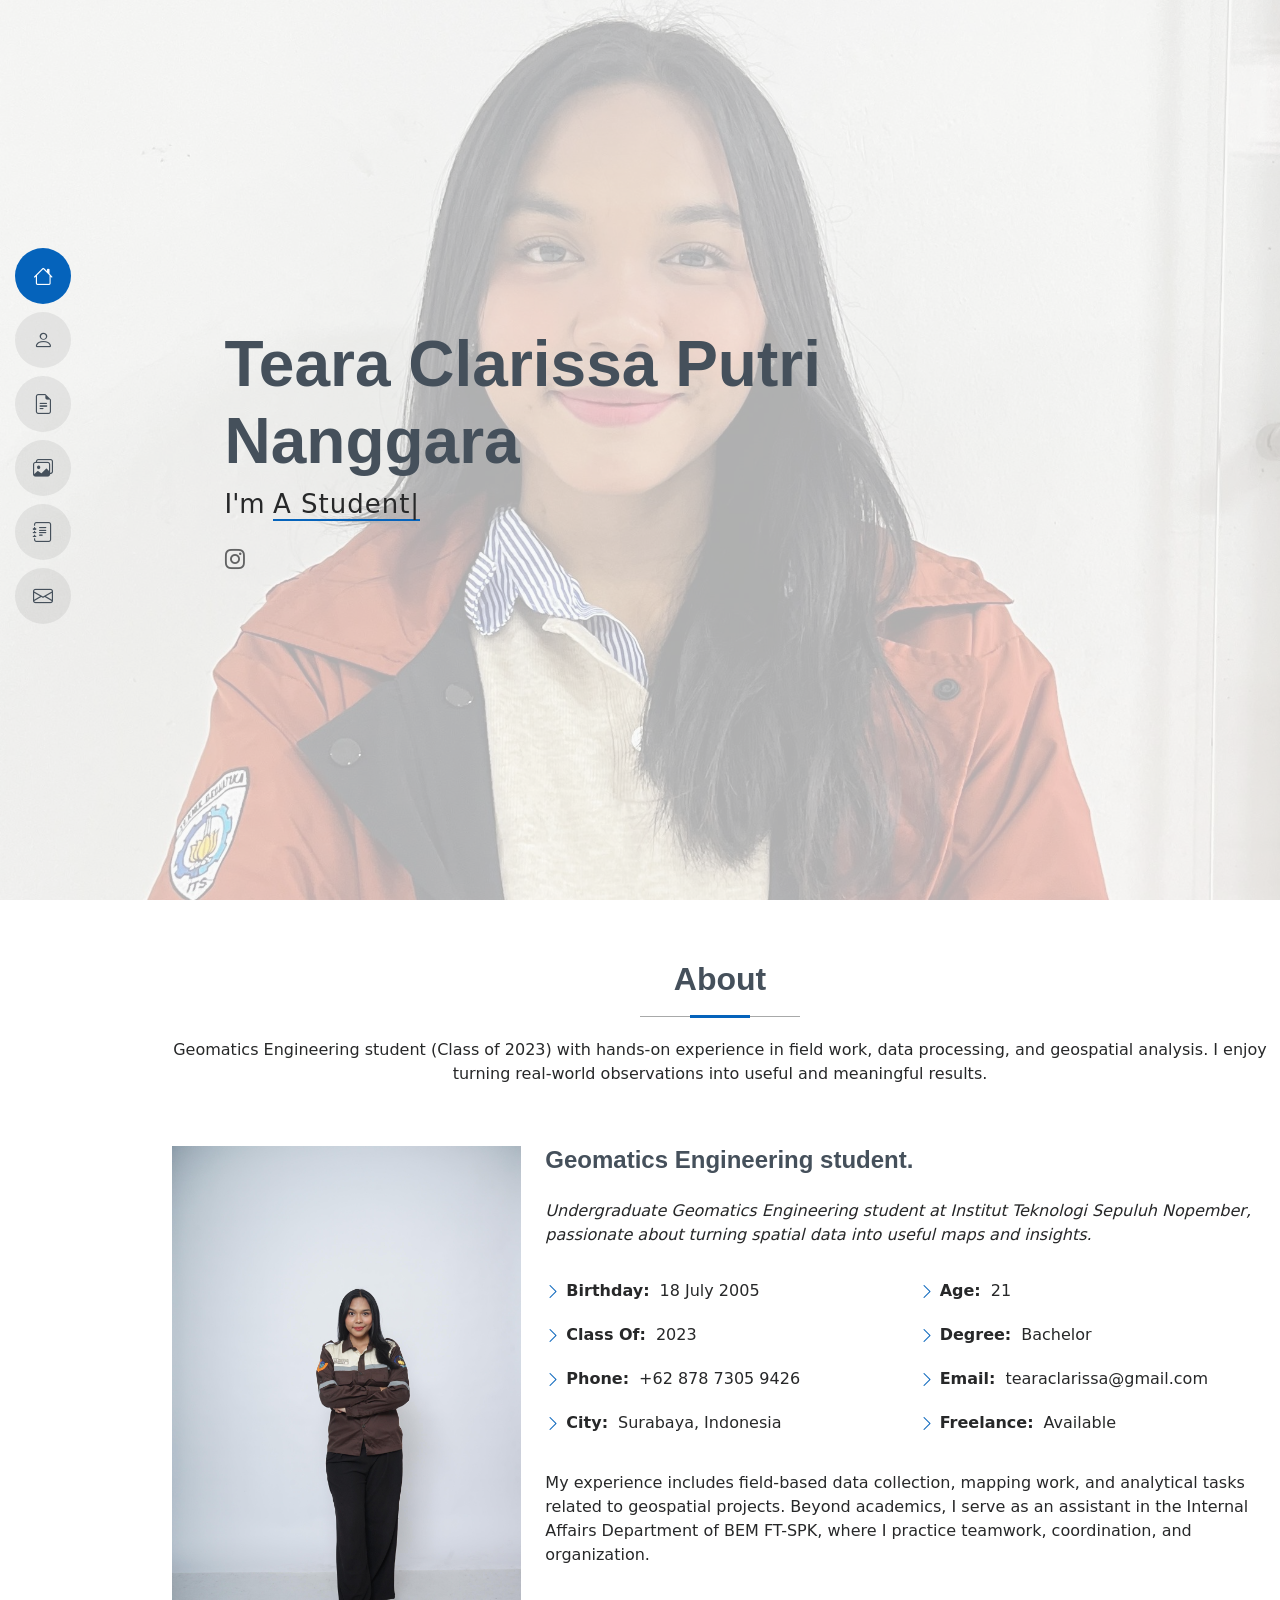
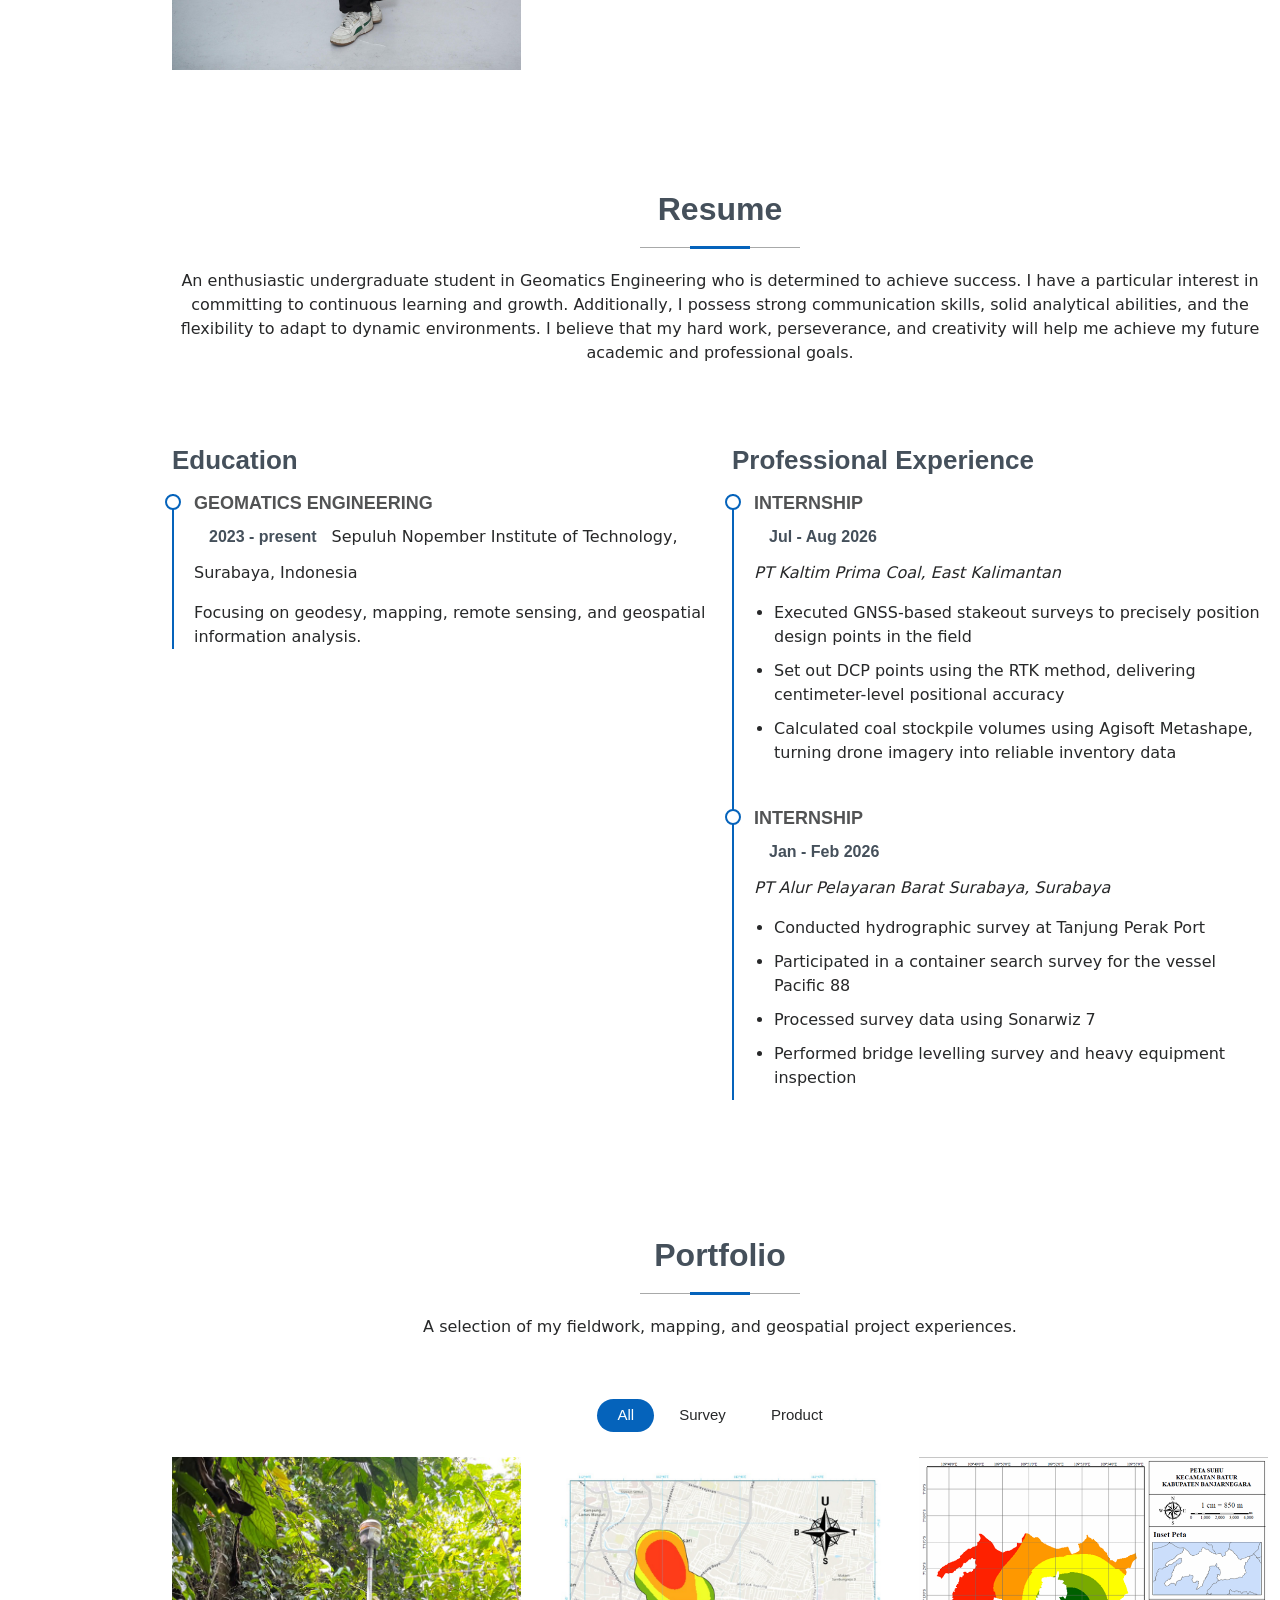
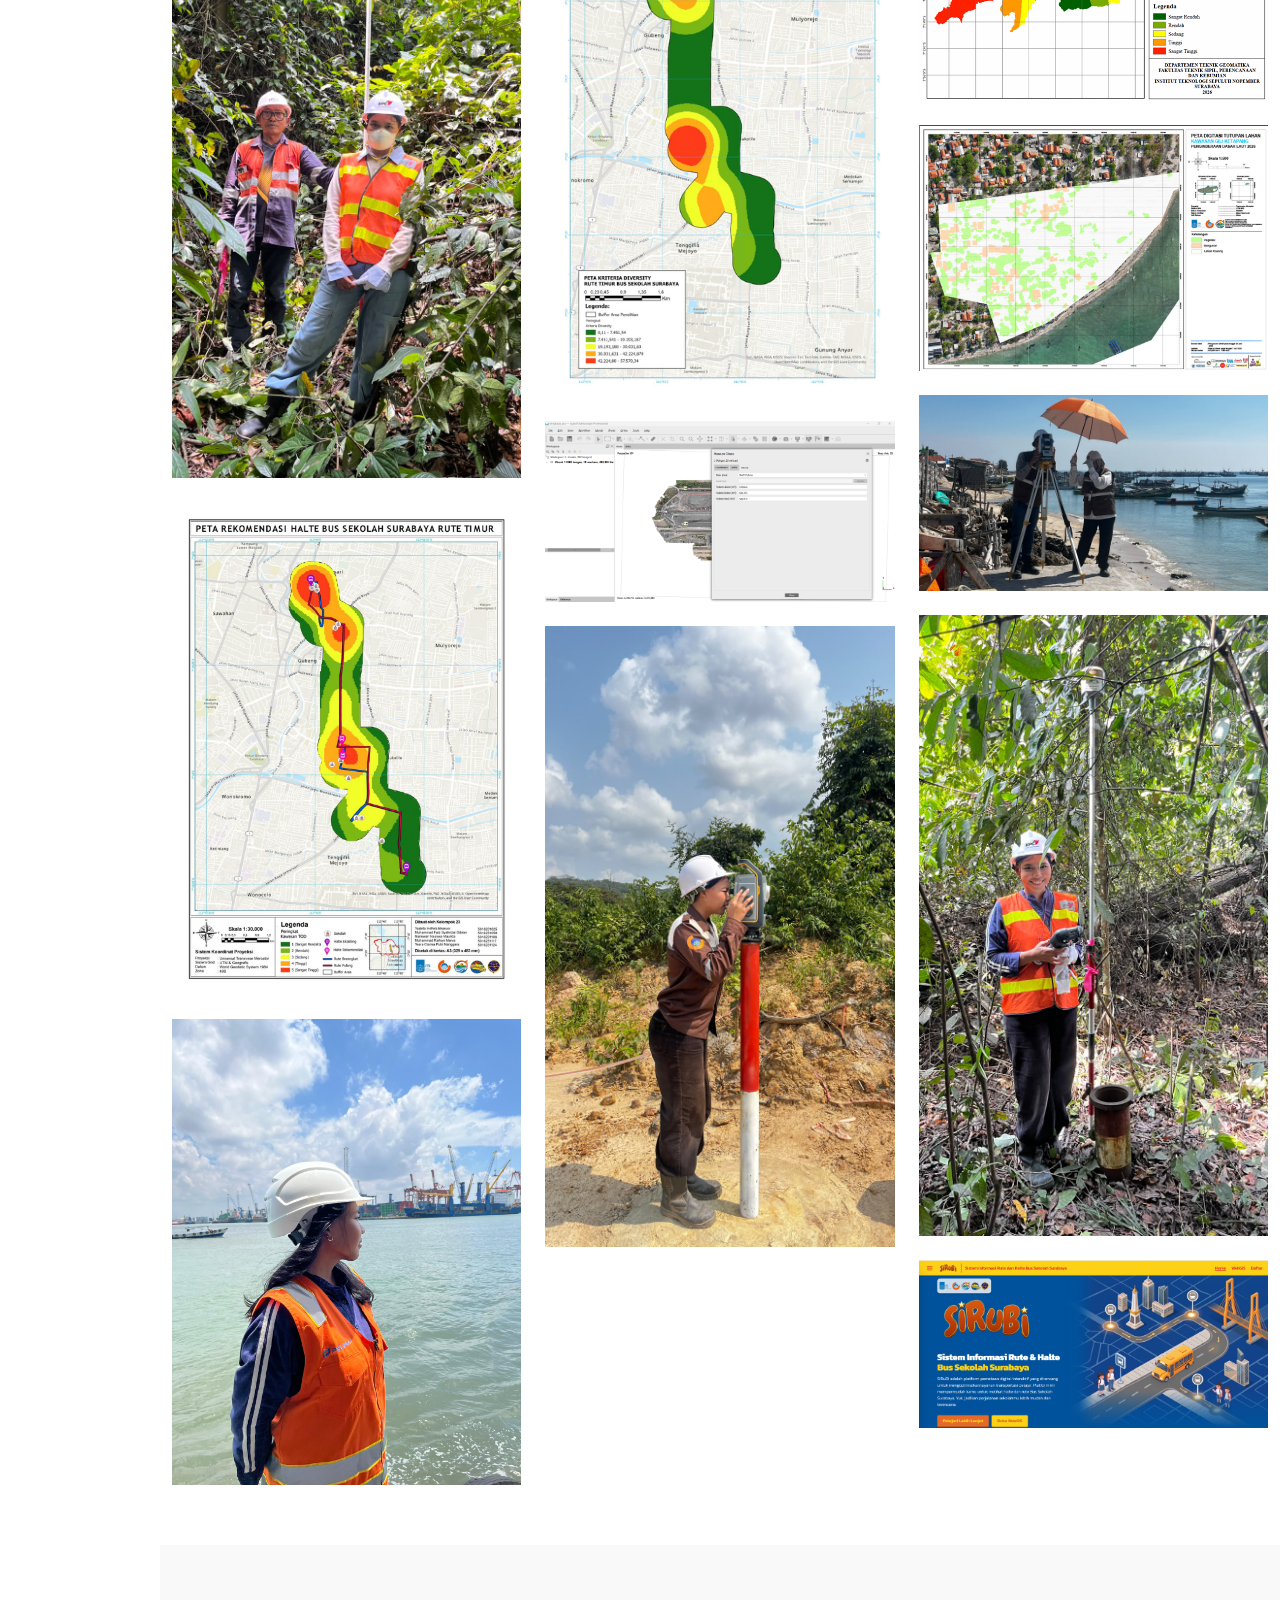
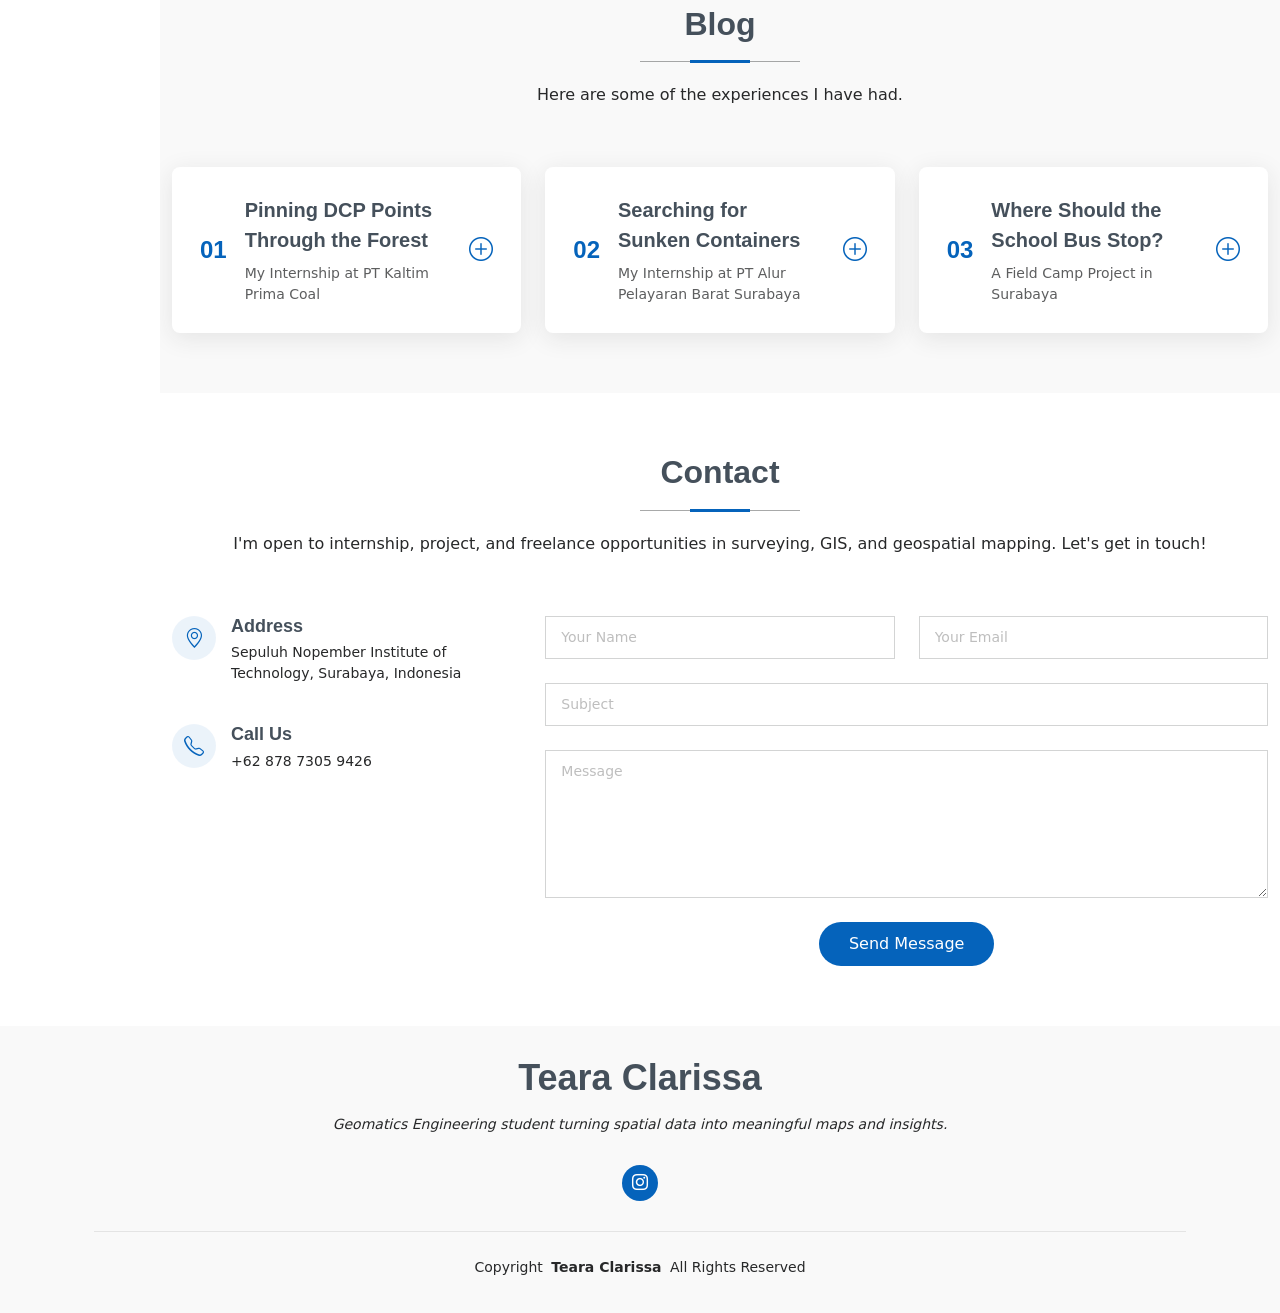
==== commit f377098e: "second" ====
--- a/MyResume/index.html
+++ b/MyResume/index.html
@@ -27,13 +27,6 @@
   <!-- Main CSS File -->
   <link href="assets/css/main.css" rel="stylesheet">
 
-  <!-- =======================================================
-  * Template Name: MyResume
-  * Template URL: https://bootstrapmade.com/free-html-bootstrap-template-my-resume/
-  * Updated: Jun 29 2024 with Bootstrap v5.3.3
-  * Author: BootstrapMade.com
-  * License: https://bootstrapmade.com/license/
-  ======================================================== -->
 </head>
 
 <body class="index-page">
@@ -48,6 +41,7 @@
         <li><a href="#about"><i class="bi bi-person navicon"></i><span>About</span></a></li>
         <li><a href="#resume"><i class="bi bi-file-earmark-text navicon"></i><span>Resume</span></a></li>
         <li><a href="#portfolio"><i class="bi bi-images navicon"></i><span>Portfolio</span></a></li>
+        <li><a href="#blog"><i class="bi bi-journal-text navicon"></i><span>Blog</span></a></li>
         <li><a href="#contact"><i class="bi bi-envelope navicon"></i><span>Contact</span></a></li>
       </ul>
     </nav>
@@ -311,6 +305,85 @@
 
     </section><!-- /Portfolio Section -->
 
+    <!-- Blog Section -->
+    <section id="blog" class="blog section light-background">
+
+      <div class="container section-title" data-aos="fade-up">
+        <h2>Blog</h2>
+        <p>Here are some of the experiences I have had.</p>
+      </div>
+
+      <div class="container">
+        <div class="row gy-4">
+
+          <div class="col-lg-4 col-md-6 blog-card-column">
+            <article class="blog-card" data-aos="fade-up">
+              <button class="blog-card-toggle" type="button" aria-expanded="false" aria-controls="blog-experience-survey">
+                <span class="blog-card-number">01</span>
+                <span class="blog-card-heading">
+                  <span class="blog-card-title">Pinning DCP Points Through the Forest</span>
+                  <span class="blog-card-summary">My Internship at PT Kaltim Prima Coal</span>
+                </span>
+                <i class="bi bi-plus-circle blog-card-icon" aria-hidden="true"></i>
+              </button>
+              <div class="blog-card-details" id="blog-experience-survey" hidden>
+                <p> During my internship at PT Kaltim Prima Coal, I set out DCP (Dynamic Cone Penetrometer) points using the RTK method, deep inside the forest. It sounds simple on paper, but a thick canopy is a real test for GNSS. Satellite signals get blocked by leaves and branches, so I often had to wait for a stable fix or move to a more open spot before marking a point.</p>
+                <p>That experience taught me that surveying is not just about having good equipment. It takes patience, attention to detail, and the ability to adapt to the terrain. One accurate point can make the whole dataset reliable, and seeing that in real fieldwork made my geomatics classes feel a lot more alive.</p>
+                <div class="blog-card-gallery">
+                  <img src="assets/img/blog/KPC.jpeg" alt="KPC internship fieldwork">
+                  <img src="assets/img/blog/DCP.jpeg" alt="DCP point installation in the field">
+                </div>
+              </div>
+            </article>
+          </div>
+
+          <div class="col-lg-4 col-md-6 blog-card-column">
+            <article class="blog-card" data-aos="fade-up" data-aos-delay="100">
+              <button class="blog-card-toggle" type="button" aria-expanded="false" aria-controls="blog-experience-hydrographic">
+                <span class="blog-card-number">02</span>
+                <span class="blog-card-heading">
+                  <span class="blog-card-title">Searching for Sunken Containers</span>
+                  <span class="blog-card-summary">My Internship at PT Alur Pelayaran Barat Surabaya</span>
+                </span>
+                <i class="bi bi-plus-circle blog-card-icon" aria-hidden="true"></i>
+              </button>
+              <div class="blog-card-details" id="blog-experience-hydrographic" hidden>
+                <p>During my internship at PT Alur Pelayaran Barat Surabaya, I got the chance to run a hydrographic survey using Side Scan Sonar (SSS) to look for containers that had sunk in Tanjung Perak Port after a vessel went down. Instead of searching with our eyes, we "looked" at the seabed with sound, towing the sonar through the water and watching the seafloor image build up line by line. Spotting the shape of a container among all the seabed features felt like solving a puzzle underwater.</p>
+                <p>Back from the field, the work continued in Sonarwiz 7, where I processed and interpreted the data to pinpoint possible targets. This experience showed me that a hydrographic survey is not only about collecting data, but also about careful interpretation, because one small misreading could send a search team to the wrong place. It was a real reminder that what we learn in geomatics can help solve real problems on the water.</p>
+                <div class="blog-card-gallery">
+                  <img src="assets/img/blog/pelindo teara.jpeg" alt="Teara during the Pelindo internship">
+                  <img src="assets/img/blog/pemasangan SSS.jpeg" alt="Side Scan Sonar installation">
+                </div>
+              </div>
+            </article>
+          </div>
+
+          <div class="col-lg-4 col-md-6 blog-card-column">
+            <article class="blog-card" data-aos="fade-up" data-aos-delay="200">
+              <button class="blog-card-toggle" type="button" aria-expanded="false" aria-controls="blog-experience-mapping">
+                <span class="blog-card-number">03</span>
+                <span class="blog-card-heading">
+                  <span class="blog-card-title">Where Should the School Bus Stop?</span>
+                  <span class="blog-card-summary">A Field Camp Project in Surabaya</span>
+                </span>
+                <i class="bi bi-plus-circle blog-card-icon" aria-hidden="true"></i>
+              </button>
+              <div class="blog-card-details" id="blog-experience-mapping" hidden>
+                <p>For our field camp, my group researched where to place school bus stops in Surabaya. Instead of guessing, we scored locations using three parameters: Density, Diversity, and Design. Together they helped us pick spots that make sense for students, and the results became a set of recommended bus stop points across the city. To make the findings easy to explore, we also built an interactive WebGIS, so anyone can open the map, zoom in, and see where the recommended stops are and why.</p>
+                <p>Working on this project showed me that geomatics is not only about collecting data, but also about turning spatial data into decisions people can use. Seeing our analysis become a map that others can interact with was the most rewarding part, and a good reminder that a map is most useful when it is easy to understand.</p>
+                <div class="blog-card-gallery">
+                  <img src="assets/img/blog/sirubi.jpeg" alt="Sirubi field camp project">
+                  <img src="assets/img/blog/WEBGIS.png" alt="Interactive WebGIS project">
+                </div>
+              </div>
+            </article>
+          </div>
+
+        </div>
+      </div>
+
+    </section><!-- /Blog Section -->
+
     <!-- Contact Section -->
     <section id="contact" class="contact section">
 
--- a/MyResume/assets/css/main.css
+++ b/MyResume/assets/css/main.css
@@ -858,6 +858,111 @@
 }
 
 /*--------------------------------------------------------------
+# Blog Section
+--------------------------------------------------------------*/
+.blog .blog-card-column {
+  transition: flex-basis 0.35s ease, max-width 0.35s ease;
+}
+
+.blog .blog-card {
+  height: 100%;
+  overflow: hidden;
+  background: var(--surface-color);
+  border-radius: 8px;
+  box-shadow: 0 5px 25px color-mix(in srgb, var(--default-color), transparent 90%);
+}
+
+.blog .blog-card-toggle {
+  display: flex;
+  align-items: center;
+  gap: 18px;
+  width: 100%;
+  min-height: 150px;
+  padding: 28px;
+  border: 0;
+  background: transparent;
+  color: var(--default-color);
+  text-align: left;
+  cursor: pointer;
+}
+
+.blog .blog-card-toggle:focus-visible {
+  outline: 3px solid var(--accent-color);
+  outline-offset: -3px;
+}
+
+.blog .blog-card-number {
+  color: var(--accent-color);
+  font-family: var(--heading-font);
+  font-size: 24px;
+  font-weight: 700;
+}
+
+.blog .blog-card-heading {
+  display: flex;
+  flex: 1;
+  flex-direction: column;
+  gap: 8px;
+}
+
+.blog .blog-card-title {
+  color: var(--heading-color);
+  font-family: var(--heading-font);
+  font-size: 20px;
+  font-weight: 600;
+}
+
+.blog .blog-card-summary {
+  color: color-mix(in srgb, var(--default-color), transparent 25%);
+  font-size: 14px;
+}
+
+.blog .blog-card-icon {
+  color: var(--accent-color);
+  font-size: 24px;
+  transition: transform 0.3s ease;
+}
+
+.blog .blog-card-toggle[aria-expanded="true"] .blog-card-icon {
+  transform: rotate(45deg);
+}
+
+.blog .blog-card-details {
+  padding: 0 28px 28px;
+}
+
+.blog .blog-card-details p {
+  line-height: 1.7;
+}
+
+.blog .blog-card-gallery {
+  display: grid;
+  grid-template-columns: repeat(2, minmax(0, 1fr));
+  gap: 16px;
+  margin-top: 20px;
+}
+
+.blog .blog-card-gallery img {
+  display: block;
+  width: 100%;
+  height: auto;
+  border-radius: 6px;
+  object-fit: contain;
+}
+
+@media (max-width: 575px) {
+  .blog .blog-card-gallery {
+    grid-template-columns: 1fr;
+  }
+
+}
+
+.blog .blog-card-column.blog-card-expanded {
+  flex: 0 0 100%;
+  max-width: 100%;
+}
+
+/*--------------------------------------------------------------
 # Services Section
 --------------------------------------------------------------*/
 .services .service-item {
